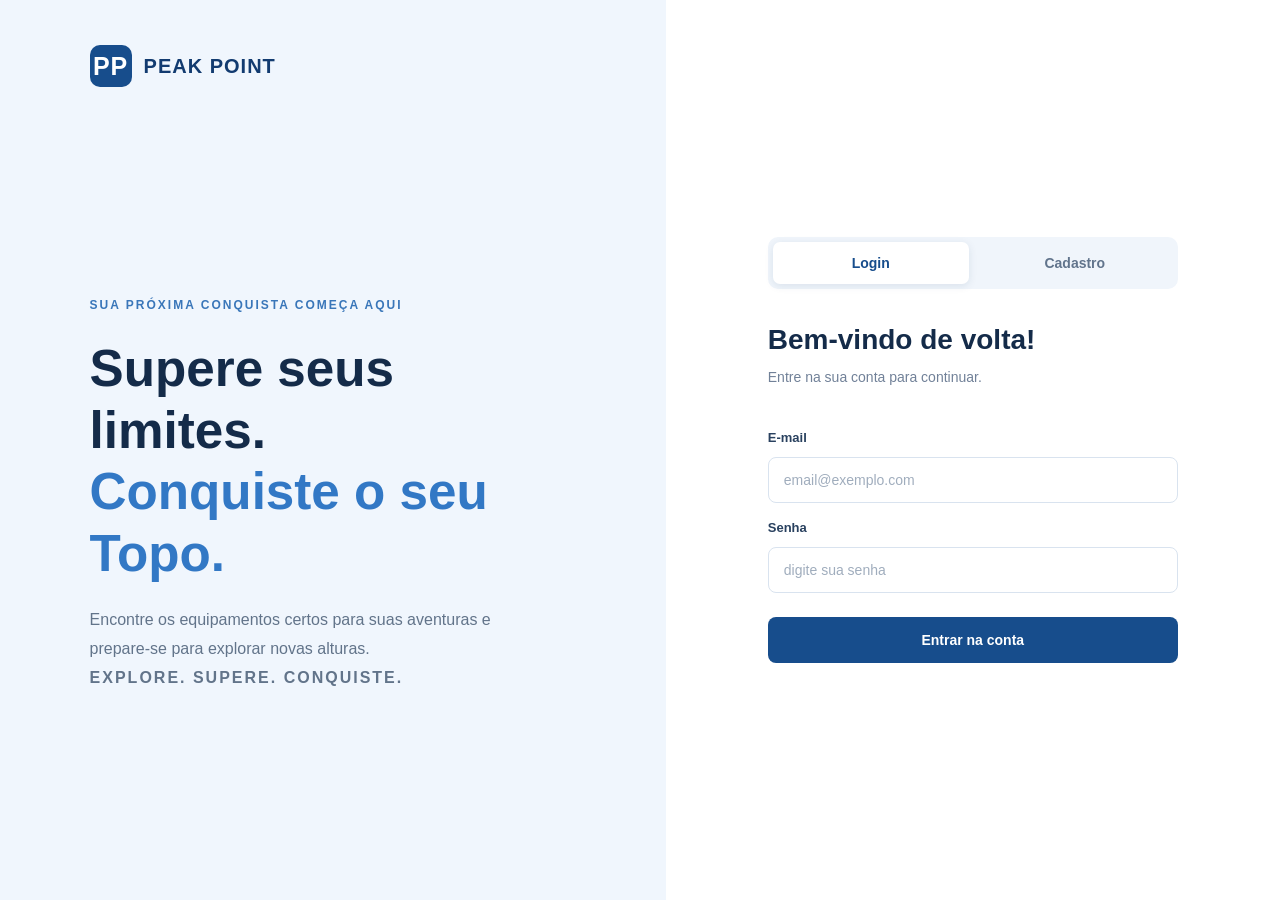
==== aouth.html @ 707c4963 "sofrido" ====
<!doctype html>
<html lang="pt-br">
  <head>
    <meta charset="UTF-8" />
    <meta name="viewport" content="width=device-width, initial-scale=1.0" />
    <title>PEAK POINT | Acesso</title>
    <link rel="stylesheet" href="css/auth.css" />
  </head>
  <body>
    <main class="container">
      <section class="left">
        <div class="brand">
          <div class="brand-icon">PP</div>
          <span>PEAK POINT</span>
        </div>
        <div class="brand-content">
          <span class="subtitle">SUA PRÓXIMA CONQUISTA COMEÇA AQUI</span>
          <h1>Supere seus limites.<br /><span>Conquiste o seu Topo.</span></h1>
          <p>
            Encontre os equipamentos certos para suas aventuras e prepare-se
            para explorar novas alturas.
          </p>
        <p class="left-footer">EXPLORE. SUPERE. CONQUISTE.</p>
      </section>

      <section class="right">
        <div class="form-container">
          <div class="mobile-brand">PEAK POINT</div>

          <div class="buttons">
            <button type="button" id="loginBtn" class="active">Login</button>
            <button type="button" id="registerBtn">Cadastro</button>
          </div>

          <form id="loginForm">
            <div class="form-heading">
              <h2>Bem-vindo de volta!</h2>
              <p>Entre na sua conta para continuar.</p>
            </div>

            <label for="loginEmail">E-mail</label>
            <input
              type="email"
              id="loginEmail"
              placeholder="email@exemplo.com"
              autocomplete="email"
              required
            />

            <label for="loginSenha">Senha</label>
            <input
              type="password"
              id="loginSenha"
              placeholder="digite sua senha"
              autocomplete="current-password"
              required
            />

            <button type="submit" class="submit-btn">Entrar na conta</button>
          </form>

          <form id="registerForm" class="hidden">
            <div class="form-heading">
              <h2>Crie sua conta</h2>
              <p>Prepare-se para sua próxima aventura.</p>
            </div>

            <label for="cadastroNome">Nome</label>
            <input
              type="text"
              id="cadastroNome"
              placeholder="nome ou apelido"
              autocomplete="name"
              required
            />

            <label for="cadastroEmail">E-mail</label>
            <input
              type="email"
              id="cadastroEmail"
              placeholder="email@exemplo.com"
              autocomplete="email"
              required
            />

            <label for="cadastroSenha">Senha</label>
            <input
              type="password"
              id="cadastroSenha"
              placeholder="Crie uma senha"
              autocomplete="new-password"
              minlength="6"
              required
            />

            <button type="submit" class="submit-btn">Criar conta</button>
          </form>
        </div>
      </section>
    </main>

    <script src="js/auth.js"></script>
  </body>
</html>
---- css/auth.css ----
* {
    margin: 0;
    padding: 0;
    box-sizing: border-box;
}

body {
    font-family: Arial, Helvetica, sans-serif;
    min-height: 100vh;
    background: #FFFFFF;
    color: #142B49;
}

.container {
    display: flex;
    min-height: 100vh;
}

.left {
    width: 52%;
    min-height: 100vh;
    padding: 45px 7%;
    background: #F0F6FD;
    display: flex;
    flex-direction: column;
    justify-content: space-between;
}

.brand {
    display: flex;
    align-items: center;
    gap: 12px;
    font-size: 20px;
    font-weight: 800;
    letter-spacing: 1px;
    color: #123B70;
}

.brand-icon {
    width: 42px;
    height: 42px;
    display: flex;
    justify-content: center;
    align-items: center;
    background: #174D8C;
    color: #FFFFFF;
    border-radius: 10px;
    font-size: 25px;
}

.brand-content {
    max-width: 530px;
    margin: auto 0;
    padding-top: 45px;
}

.subtitle {
    display: block;
    margin-bottom: 22px;
    color: #3976B9;
    font-size: 12px;
    font-weight: 700;
    letter-spacing: 2px;
    line-height: 1.8;
}

.brand-content h1 {
    font-size: clamp(32px, 4vw, 52px);
    line-height: 1.2;
    margin-bottom: 22px;
    color: #142B49;
}

.brand-content h1 span {
    color: #3278C5;
}

.brand-content p {
    max-width: 420px;
    color: #62748A;
    font-size: 16px;
    line-height: 1.8;
}

.mountain-icon {
    width: 100%;
    max-width: 400px;
    margin-top: 35px;
}

.mountain-icon svg {
    display: block;
    width: 100%;
    height: auto;
}

.left-footer {
    color: #66809D;
    font-size: 11px;
    font-weight: 700;
    letter-spacing: 2px;
}

.right {
    width: 48%;
    display: flex;
    justify-content: center;
    align-items: center;
    padding: 45px 30px;
    background: #FFFFFF;
}

.form-container {
    width: 100%;
    max-width: 410px;
}

.mobile-brand {
    display: none;
}

.buttons {
    display: flex;
    gap: 8px;
    padding: 5px;
    margin-bottom: 35px;
    background: #F0F5FB;
    border-radius: 10px;
}

.buttons button {
    flex: 1;
    padding: 13px;
    border: none;
    border-radius: 7px;
    background: transparent;
    color: #61748C;
    font-size: 14px;
    font-weight: 600;
    cursor: pointer;
}

.buttons button.active {
    background: #FFFFFF;
    color: #174D8C;
    box-shadow: 0 2px 8px rgba(24, 58, 95, 0.10);
}

.form-heading {
    margin-bottom: 25px;
}

.form-heading h2 {
    margin-bottom: 10px;
    color: #142B49;
    font-size: 28px;
}

.form-heading p {
    color: #718198;
    font-size: 14px;
    line-height: 1.6;
}

form {
    display: flex;
    flex-direction: column;
    gap: 12px;
}

form label {
    margin-top: 5px;
    color: #29415F;
    font-size: 13px;
    font-weight: 600;
}

input {
    width: 100%;
    padding: 14px 15px;
    border: 1px solid #D9E3EF;
    border-radius: 8px;
    background: #FFFFFF;
    color: #142B49;
    font-family: inherit;
    font-size: 14px;
    outline: none;
}

input::placeholder {
    color: #A0ADBD;
}

input:focus {
    border-color: #3278C5;
}

.submit-btn {
    width: 100%;
    margin-top: 12px;
    padding: 15px;
    border: none;
    border-radius: 8px;
    background: #174D8C;
    color: #FFFFFF;
    font-size: 14px;
    font-weight: 700;
    cursor: pointer;
}

.submit-btn:hover {
    background: #2366AD;
}

.submit-btn:disabled {
    background: #7D9FC5;
    cursor: wait;
}

.hidden {
    display: none;
}

#mensagem {
    min-height: 22px;
    margin-top: 18px;
    font-size: 13px;
    line-height: 1.6;
    overflow-wrap: anywhere;
}

#mensagem.sucesso {
    color: #16834A;
}

#mensagem.erro {
    color: #C03939;
}

.form-footer {
    margin-top: 22px;
    color: #98A6B8;
    font-size: 10px;
    letter-spacing: 1px;
    text-align: center;
}

@media (max-width: 600px) {
    .container {
        flex-direction: column;
    }

    .left {
        display: none;
    }

    .right {
        width: 100%;
        min-height: 100vh;
        padding: 35px 22px;
        align-items: center;
    }

    .form-container {
        max-width: 420px;
    }

    .mobile-brand {
        display: block;
        margin-bottom: 30px;
        color: #174D8C;
        font-size: 23px;
        font-weight: 800;
        letter-spacing: 1px;
        text-align: center;
    }

    .buttons {
        margin-bottom: 30px;
    }

    .form-heading h2 {
        font-size: 25px;
    }
}
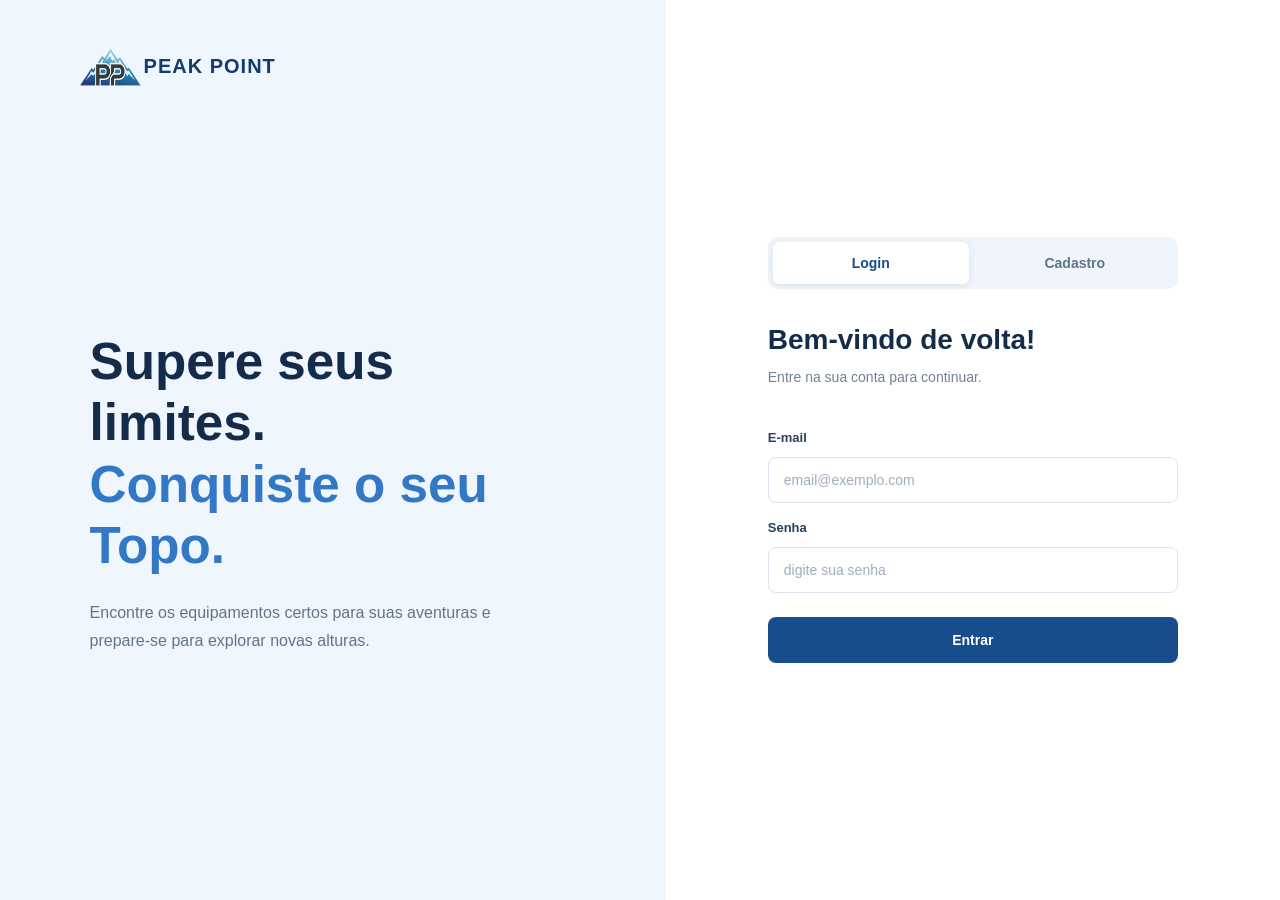
==== commit 4692ab8f: "WoW" ====
--- a/aouth.html
+++ b/aouth.html
@@ -10,17 +10,15 @@
     <main class="container">
       <section class="left">
         <div class="brand">
-          <div class="brand-icon">PP</div>
+          <div class="brand-icon"><img src="imagens/pp.png"></div>
           <span>PEAK POINT</span>
         </div>
         <div class="brand-content">
-          <span class="subtitle">SUA PRÓXIMA CONQUISTA COMEÇA AQUI</span>
           <h1>Supere seus limites.<br /><span>Conquiste o seu Topo.</span></h1>
           <p>
             Encontre os equipamentos certos para suas aventuras e prepare-se
             para explorar novas alturas.
           </p>
-        <p class="left-footer">EXPLORE. SUPERE. CONQUISTE.</p>
       </section>
 
       <section class="right">
@@ -56,12 +54,12 @@
               required
             />
 
-            <button type="submit" class="submit-btn">Entrar na conta</button>
+            <button type="submit" class="submit-btn">Entrar</button>
           </form>
 
           <form id="registerForm" class="hidden">
             <div class="form-heading">
-              <h2>Crie sua conta</h2>
+              <h2>Cadastrar</h2>
               <p>Prepare-se para sua próxima aventura.</p>
             </div>
 
--- a/css/auth.css
+++ b/css/auth.css
@@ -42,10 +42,13 @@
     display: flex;
     justify-content: center;
     align-items: center;
-    background: #174D8C;
-    color: #FFFFFF;
     border-radius: 10px;
     font-size: 25px;
+}
+
+.brand-icon img{
+    width: 150%;
+    height: 100%;
 }
 
 .brand-content {
@@ -82,25 +85,6 @@
     line-height: 1.8;
 }
 
-.mountain-icon {
-    width: 100%;
-    max-width: 400px;
-    margin-top: 35px;
-}
-
-.mountain-icon svg {
-    display: block;
-    width: 100%;
-    height: auto;
-}
-
-.left-footer {
-    color: #66809D;
-    font-size: 11px;
-    font-weight: 700;
-    letter-spacing: 2px;
-}
-
 .right {
     width: 48%;
     display: flex;
